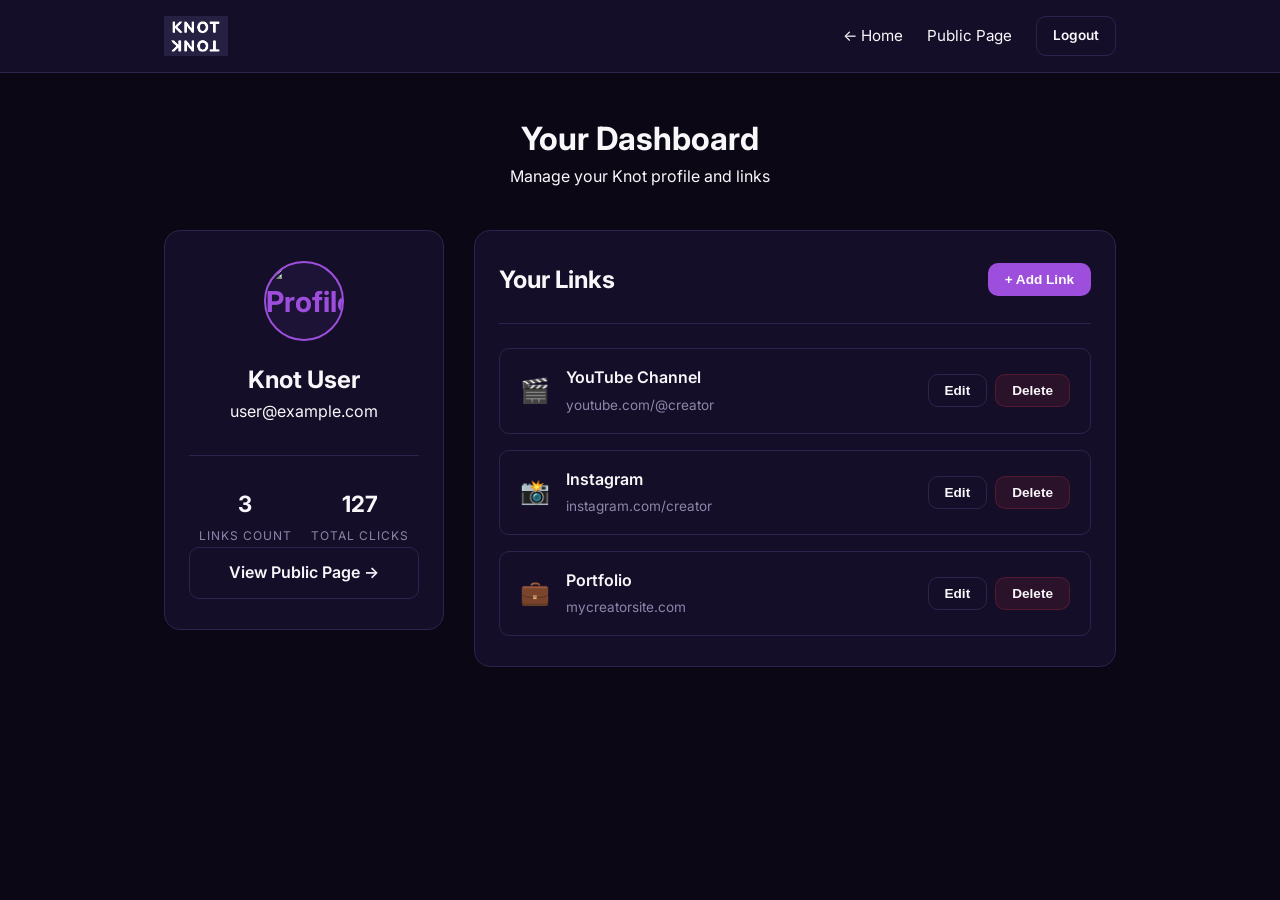
==== dashboard.html @ edd9521c "Add files via upload" ====
<!DOCTYPE html>
<html lang="en">
<head>
    <meta charset="UTF-8">
    <meta name="viewport" content="width=device-width, initial-scale=1.0">
    <title>Knot — Dashboard</title>
    
    <link rel="preconnect" href="https://fonts.googleapis.com">
    <link rel="preconnect" href="https://fonts.gstatic.com" crossorigin>
    <link href="https://fonts.googleapis.com/css2?family=Inter:wght@400;500;600;700&display=swap" rel="stylesheet">
    
    <link rel="stylesheet" href="style.css">
</head>
<body class="dashboard-page">
    
    <nav class="navbar">
        <div class="navbar-container">
            <a href="index.html" class="navbar-logo" style="display: flex; align-items: center;">
                <img src="assets/logo.png" alt="Knot Logo" style="height: 40px; filter: invert(1) brightness(2); mix-blend-mode: screen;">
            </a>
            <ul class="nav-links">
                <li><a href="index.html">← Home</a></li>
                <li><a href="public.html?username=demo">Public Page</a></li>
                <li><a href="#" class="btn btn-outline btn-sm" id="logoutBtn">Logout</a></li>
            </ul>
            <button class="hamburger" aria-label="Toggle menu"><span></span><span></span><span></span></button>
        </div>
    </nav>

    <main class="dashboard-container container section">
        <header class="dashboard-header text-center">
            <h1>Your Dashboard</h1>
            <p class="subtitle">Manage your Knot profile and links</p>
        </header>

        <div class="dashboard-content">
            
            <aside class="profile-card card">
                <div class="profile-card-header text-center">
                    <img src="https://api.dicebear.com/7.x/initials/svg?seed=KN" alt="Profile Avatar" class="profile-avatar" id="profileImage">
                    <h2 id="profileName">Knot User</h2>
                    <p id="profileBio">user@example.com</p>
                </div>
                <div class="profile-card-body">
                    <div class="stats-bar">
                        <div class="stat-item">
                            <span class="stat-value" id="linksCountStat">3</span>
                            <span class="stat-label">Links Count</span>
                        </div>
                        <div class="stat-item">
                            <span class="stat-value">127</span>
                            <span class="stat-label">Total Clicks</span>
                        </div>
                    </div>
                    <a href="public.html?username=demo" class="btn btn-outline btn-block profile-link">View Public Page &rarr;</a>
                </div>
            </aside>

            <section class="links-panel card">
                <header class="card-header flex-between align-center">
                    <h2>Your Links</h2>
                    <button class="btn btn-primary btn-sm" id="toggleLinkFormBtn">+ Add Link</button>
                </header>
                <div class="card-body">
                    
                    <div class="link-form-container" id="linkFormContainer">
                        <form class="link-form" id="linkForm">
                            <div class="form-group">
                                <label for="linkTitle">Link Title</label>
                                <input type="text" id="linkTitle" placeholder="e.g., YouTube" required>
                            </div>
                            <div class="form-group">
                                <label for="linkUrl">Link URL</label>
                                <input type="url" id="linkUrl" placeholder="https://..." required>
                            </div>
                            <div class="form-group">
                                <label for="linkIcon">Icon (Emoji)</label>
                                <input type="text" id="linkIcon" value="🔗" required>
                            </div>
                            <button type="submit" class="btn btn-primary btn-block">Add Link</button>
                        </form>
                    </div>

                    <div class="links-list" id="linksList">
                        
                        <div class="link-item">
                            <div class="link-content">
                                <span class="link-icon">🎬</span>
                                <div class="link-details">
                                    <span class="link-title">YouTube Channel</span>
                                    <span class="link-url">youtube.com/@creator</span>
                                </div>
                            </div>
                            <div class="link-actions">
                                <button class="btn btn-outline btn-sm">Edit</button>
                                <button class="btn btn-secondary btn-sm delete-link-btn">Delete</button>
                            </div>
                        </div>

                        <div class="link-item">
                            <div class="link-content">
                                <span class="link-icon">📸</span>
                                <div class="link-details">
                                    <span class="link-title">Instagram</span>
                                    <span class="link-url">instagram.com/creator</span>
                                </div>
                            </div>
                            <div class="link-actions">
                                <button class="btn btn-outline btn-sm">Edit</button>
                                <button class="btn btn-secondary btn-sm delete-link-btn">Delete</button>
                            </div>
                        </div>

                        <div class="link-item">
                            <div class="link-content">
                                <span class="link-icon">💼</span>
                                <div class="link-details">
                                    <span class="link-title">Portfolio</span>
                                    <span class="link-url">mycreatorsite.com</span>
                                </div>
                            </div>
                            <div class="link-actions">
                                <button class="btn btn-outline btn-sm">Edit</button>
                                <button class="btn btn-secondary btn-sm delete-link-btn">Delete</button>
                            </div>
                        </div>
                    </div>
                </div>
            </section>
        </div>
    </main>

    <script src="https://www.gstatic.com/firebasejs/10.9.0/firebase-app-compat.js"></script>
    <script src="https://www.gstatic.com/firebasejs/10.9.0/firebase-auth-compat.js"></script>
    <script src="dashboard.js"></script>
</body>
</html>
---- style.css ----
@import url('https://fonts.googleapis.com/css2?family=Inter:wght@400;500;600;700&display=swap');

:root {
    --bg-main: #0B0715;
    --bg-card: #150E28;
    --bg-warm: #1D1336;
    --bg-dark: #000000;
  
    --primary: #9D4EDD;
    --primary-hover: #B771E5;
    --primary-pale: rgba(157, 78, 221, 0.15);
  
    --text-main: #F8F7FA;
    --text-secondary: #D4D0E3;
    --text-muted: #8E85A8;
    --text-light: #FFFFFF;
  
    --border-color: #2F224D;
  
    --font-sans: 'Inter', -apple-system, BlinkMacSystemFont, 'Segoe UI', sans-serif;
  
    --radius-sm: 6px;
    --radius-md: 10px;
    --radius-lg: 16px;
    --radius-pill: 9999px;
  
    --shadow-sm: 0 2px 4px rgba(0, 0, 0, 0.2);
    --shadow-md: 0 8px 16px rgba(0, 0, 0, 0.3);
    --shadow-lg: 0 16px 32px rgba(157, 78, 221, 0.15);
  
    --transition: 280ms ease;
}

* {
    box-sizing: border-box;
    margin: 0;
    padding: 0;
}

body {
    font-family: var(--font-sans);
    color: var(--text-main);
    background-color: var(--bg-main);
    line-height: 1.6;
    -webkit-font-smoothing: antialiased;
    overflow-x: hidden;
}

a {
    text-decoration: none;
    color: inherit;
    transition: color var(--transition);
}

a:hover {
    color: var(--primary);
}

ul {
    list-style: none;
}

img {
    max-width: 100%;
    display: block;
}

.container {
    max-width: 1000px;
    margin: 0 auto;
    padding: 0 24px;
}

.text-center {
    text-align: center;
}

.navbar {
    border-bottom: 1px solid var(--border-color);
    background-color: var(--bg-card);
    padding: 16px 0;
}

.navbar-container {
    display: flex;
    justify-content: space-between;
    align-items: center;
    max-width: 1000px;
    margin: 0 auto;
    padding: 0 24px;
}

.navbar-logo {
    font-weight: 700;
    font-size: 1.4rem;
    color: var(--primary);
}

.nav-links {
    display: flex;
    gap: 24px;
    align-items: center;
    font-size: 0.95rem;
}

.hamburger {
    display: none;
}

.btn {
    display: inline-flex;
    align-items: center;
    justify-content: center;
    padding: 12px 24px;
    border-radius: var(--radius-md);
    font-weight: 600;
    cursor: pointer;
    border: 1px solid transparent;
    transition: all var(--transition);
}

.btn-primary {
    background-color: var(--primary);
    color: #fff;
}

.btn-primary:hover {
    background-color: var(--primary-hover);
    transform: translateY(-2px);
}

.btn-outline {
    background-color: transparent;
    border-color: var(--border-color);
    color: var(--text-main);
}

.btn-outline:hover {
    background-color: var(--bg-warm);
    border-color: var(--primary);
    color: #fff;
}

.btn-secondary {
    background-color: rgba(230, 57, 70, 0.1);
    color: var(--danger);
    border-color: rgba(230, 57, 70, 0.2);
}

.btn-secondary:hover {
    background-color: rgba(230, 57, 70, 0.2);
}

.btn-sm {
    padding: 8px 16px;
    font-size: 0.85rem;
}

.btn-block {
    width: 100%;
}

.form-group {
    margin-bottom: 20px;
    text-align: left;
}

label {
    display: block;
    margin-bottom: 8px;
    font-size: 0.85rem;
    font-weight: 500;
    color: var(--text-muted);
}

input {
    width: 100%;
    padding: 12px 16px;
    border: 1px solid var(--border-color);
    border-radius: var(--radius-md);
    font-family: inherit;
    font-size: 0.95rem;
    background-color: var(--bg-main);
    color: var(--text-main);
    transition: all var(--transition);
}

input:focus {
    outline: none;
    border-color: var(--primary);
    box-shadow: 0 0 0 3px var(--primary-pale);
}

.hero {
    padding: 120px 0;
    text-align: center;
}

.hero-badge {
    display: inline-block;
    padding: 6px 12px;
    background-color: var(--primary-pale);
    color: var(--primary);
    border-radius: var(--radius-pill);
    font-size: 0.85rem;
    font-weight: 600;
    margin-bottom: 24px;
}

.hero h1 {
    font-size: 3.5rem;
    line-height: 1.1;
    font-weight: 700;
    margin-bottom: 24px;
}

.hero h1 span {
    color: var(--primary);
}

.hero-subtitle {
    font-size: 1.2rem;
    color: var(--text-muted);
    max-width: 600px;
    margin: 0 auto 40px auto;
}

.hero-cta {
    margin-bottom: 40px;
}

.hero-float-icon {
    margin: 0 12px 32px 12px;
    opacity: 0.8;
    color: var(--text-muted);
}

.footer {
    padding: 40px 0;
    border-top: 1px solid var(--border-color);
    background-color: var(--bg-card);
    margin-top: 60px;
}

.footer-container {
    max-width: 1000px;
    margin: 0 auto;
    padding: 0 24px;
    text-align: center;
    color: var(--text-muted);
    font-size: 0.9rem;
}

.footer-container p {
    margin-bottom: 8px;
}

.dashboard-container {
    padding: 40px 24px;
    max-width: 1000px;
    margin: 0 auto;
}

.dashboard-header {
    margin-bottom: 40px;
    text-align: center;
}

.dashboard-content {
    display: grid;
    grid-template-columns: 280px 1fr;
    gap: 30px;
    align-items: start;
}

.card {
    background-color: var(--bg-card);
    border: 1px solid var(--border-color);
    border-radius: var(--radius-lg);
    padding: 30px 24px;
}

.profile-card {
    text-align: center;
}

.profile-avatar {
    width: 80px !important;
    height: 80px !important;
    border-radius: 50%;
    margin: 0 auto 20px auto;
    background-color: var(--bg-warm);
    border: 2px solid var(--primary);
    display: flex !important;
    align-items: center !important;
    justify-content: center !important;
    font-size: 1.8rem !important;
    font-weight: 700 !important;
    color: var(--primary) !important;
}

.profile-avatar img {
    width: 100%;
    height: 100%;
    object-fit: cover;
    border-radius: 50%;
}

.stats-bar {
    display: flex;
    justify-content: space-around;
    margin-top: 30px;
    padding-top: 30px;
    border-top: 1px solid var(--border-color);
}

.stat-value {
    display: block;
    font-weight: 700;
    font-size: 1.4rem;
    color: var(--text-main);
}

.stat-label {
    font-size: 0.75rem;
    color: var(--text-muted);
    text-transform: uppercase;
    letter-spacing: 1px;
}

.card-header {
    display: flex;
    justify-content: space-between;
    align-items: center;
    margin-bottom: 24px;
    padding-bottom: 24px;
    border-bottom: 1px solid var(--border-color);
}

.link-form-container {
    display: none;
    padding: 24px;
    margin-bottom: 24px;
    border-radius: var(--radius-lg);
    background-color: var(--bg-card);
    border: 1px solid var(--primary);
}

.link-form-container.form-visible {
    display: block;
}

.links-list {
    display: flex;
    flex-direction: column;
    gap: 16px;
}

.link-item {
    display: flex;
    justify-content: space-between;
    align-items: center;
    gap: 24px;
    padding: 16px 20px;
    border: 1px solid var(--border-color);
    border-radius: var(--radius-md);
    background-color: var(--bg-card);
    transition: all var(--transition);
}

.link-item:hover {
    border-color: var(--primary);
    transform: translateX(4px);
}

.link-content {
    display: flex;
    align-items: center;
    gap: 16px;
    min-width: 0;
    flex-grow: 1;
}

.link-icon {
    font-size: 1.5rem;
    flex-shrink: 0;
}

.link-details {
    display: flex;
    flex-direction: column;
    min-width: 0;
}

.link-title {
    display: block;
    font-weight: 600;
    margin-bottom: 4px;
    white-space: nowrap;
    overflow: hidden;
    text-overflow: ellipsis;
}

.link-url {
    font-size: 0.85rem;
    color: var(--text-muted);
    white-space: nowrap;
    overflow: hidden;
    text-overflow: ellipsis;
}

.link-actions {
    display: flex;
    gap: 8px;
    flex-shrink: 0;
}

.public-page {
    min-height: 100vh;
    padding: 60px 24px;
    display: flex;
    justify-content: center;
    align-items: flex-start;
    overflow-y: auto;
    background-color: var(--bg-main);
}

.public-profile-container {
    width: 100%;
    max-width: 440px;
    background-color: var(--bg-card);
    border: 1px solid var(--border-color);
    border-radius: 24px;
    padding: 48px 32px 40px 32px;
    text-align: center;
}

.public-avatar {
    width: 96px;
    height: 96px;
    border-radius: 50%;
    margin-bottom: 24px;
    border: 3px solid var(--primary);
    padding: 4px;
    background-color: var(--bg-main);
}

.public-name {
    font-size: 1.5rem;
    font-weight: 700;
    margin-bottom: 4px;
}

.public-handle {
    color: var(--primary);
    font-weight: 500;
    margin-bottom: 16px;
}

.public-bio {
    color: var(--text-muted);
    font-size: 0.95rem;
    margin-bottom: 32px;
}

.public-links-list {
    display: flex;
    flex-direction: column;
    gap: 16px;
}

.public-link-btn {
    display: flex;
    align-items: center;
    justify-content: center;
    gap: 16px;
    padding: 18px 24px;
    border: 1px solid var(--border-color);
    border-radius: 12px;
    background-color: var(--bg-main);
    font-weight: 600;
    color: var(--text-main);
    transition: all var(--transition);
}

.public-link-btn:hover {
    border-color: var(--primary);
    background-color: var(--bg-warm);
    transform: translateY(-2px);
    color: #fff;
}

.public-link-icon {
    font-size: 1.4rem;
}

.fade-in {
    opacity: 0;
    transform: translateY(10px);
    transition: opacity 0.5s ease;
}

.fade-in.visible {
    opacity: 1;
    transform: translateY(0);
}

@media (max-width: 768px) {
    .dashboard-content {
        grid-template-columns: 1fr;
    }
    .nav-links {
        display: none;
    }
    .hero h1 {
        font-size: 2.5rem;
    }
    .public-profile-container {
        padding: 32px 20px;
        border: none;
        background-color: transparent;
    }
}
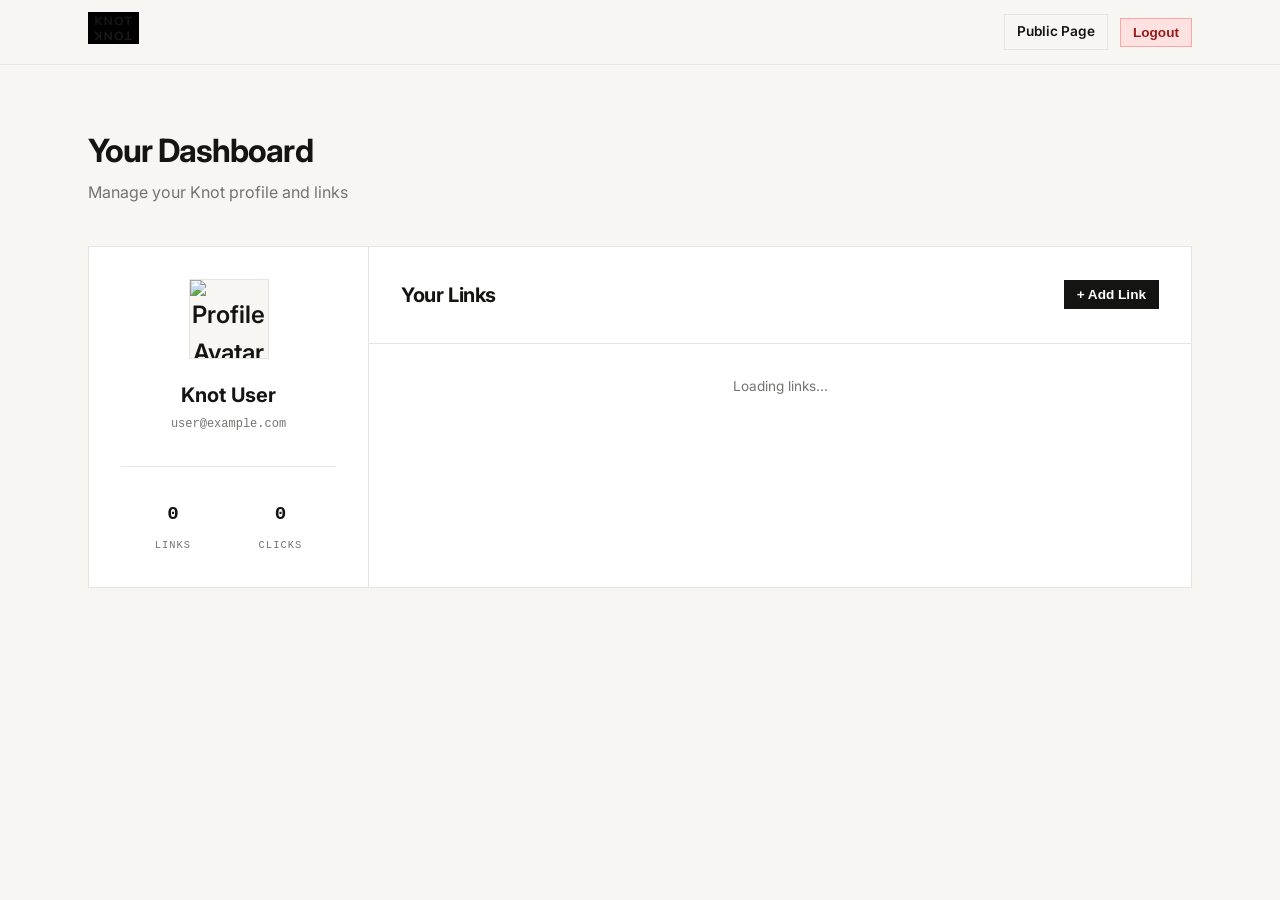
==== commit ce729ff5: "Add files via upload" ====
--- a/dashboard.html
+++ b/dashboard.html
@@ -3,127 +3,81 @@
 <head>
     <meta charset="UTF-8">
     <meta name="viewport" content="width=device-width, initial-scale=1.0">
-    <title>Knot — Dashboard</title>
-    
+    <title>Knot - Dashboard</title>
     <link rel="preconnect" href="https://fonts.googleapis.com">
     <link rel="preconnect" href="https://fonts.gstatic.com" crossorigin>
     <link href="https://fonts.googleapis.com/css2?family=Inter:wght@400;500;600;700&display=swap" rel="stylesheet">
-    
     <link rel="stylesheet" href="style.css">
 </head>
-<body class="dashboard-page">
+<body>
     
     <nav class="navbar">
         <div class="navbar-container">
-            <a href="index.html" class="navbar-logo" style="display: flex; align-items: center;">
-                <img src="assets/logo.png" alt="Knot Logo" style="height: 40px; filter: invert(1) brightness(2); mix-blend-mode: screen;">
+            <a href="index.html" class="navbar-logo">
+                <img src="assets/logo.png" alt="Knot Logo">
             </a>
-            <ul class="nav-links">
-                <li><a href="index.html">← Home</a></li>
-                <li><a href="public.html?username=demo">Public Page</a></li>
-                <li><a href="#" class="btn btn-outline btn-sm" id="logoutBtn">Logout</a></li>
-            </ul>
-            <button class="hamburger" aria-label="Toggle menu"><span></span><span></span><span></span></button>
+            <div style="display: flex; gap: 12px; align-items: center;">
+                <a href="public.html?username=demo" class="btn btn-outline btn-sm" id="viewPublicPageNav">Public Page</a>
+                <button class="btn btn-secondary btn-sm" id="logoutBtn">Logout</button>
+            </div>
         </div>
     </nav>
 
-    <main class="dashboard-container container section">
-        <header class="dashboard-header text-center">
-            <h1>Your Dashboard</h1>
-            <p class="subtitle">Manage your Knot profile and links</p>
+    <main class="dashboard-container">
+        <header class="dashboard-header">
+            <h1 style="font-size: 2rem; font-weight: 700; letter-spacing: -0.03em;">Your Dashboard</h1>
+            <p style="color: var(--text-muted); margin-top: 4px;">Manage your Knot profile and links</p>
         </header>
 
         <div class="dashboard-content">
             
-            <aside class="profile-card card">
-                <div class="profile-card-header text-center">
-                    <img src="https://api.dicebear.com/7.x/initials/svg?seed=KN" alt="Profile Avatar" class="profile-avatar" id="profileImage">
-                    <h2 id="profileName">Knot User</h2>
-                    <p id="profileBio">user@example.com</p>
+            <aside class="profile-card">
+                <div class="profile-avatar" id="profileImage">
+                    <img src="https://api.dicebear.com/7.x/initials/svg?seed=KN" alt="Profile Avatar" style="width: 100%; height: 100%; object-fit: cover;">
                 </div>
-                <div class="profile-card-body">
-                    <div class="stats-bar">
-                        <div class="stat-item">
-                            <span class="stat-value" id="linksCountStat">3</span>
-                            <span class="stat-label">Links Count</span>
-                        </div>
-                        <div class="stat-item">
-                            <span class="stat-value">127</span>
-                            <span class="stat-label">Total Clicks</span>
-                        </div>
+                <h2 id="profileName" style="font-size: 1.25rem; font-weight: 700; margin-bottom: 4px;">Knot User</h2>
+                <p id="profileBio" style="font-family: var(--font-mono); font-size: 0.75rem; color: var(--text-muted);">user@example.com</p>
+                
+                <div class="stats-bar">
+                    <div>
+                        <span class="stat-value" id="linksCountStat">0</span>
+                        <span class="stat-label">Links</span>
                     </div>
-                    <a href="public.html?username=demo" class="btn btn-outline btn-block profile-link">View Public Page &rarr;</a>
+                    <div>
+                        <span class="stat-value">0</span>
+                        <span class="stat-label">Clicks</span>
+                    </div>
                 </div>
             </aside>
 
-            <section class="links-panel card">
-                <header class="card-header flex-between align-center">
+            <section style="min-width: 0;">
+                <header class="card-header">
                     <h2>Your Links</h2>
                     <button class="btn btn-primary btn-sm" id="toggleLinkFormBtn">+ Add Link</button>
                 </header>
-                <div class="card-body">
-                    
-                    <div class="link-form-container" id="linkFormContainer">
-                        <form class="link-form" id="linkForm">
-                            <div class="form-group">
-                                <label for="linkTitle">Link Title</label>
-                                <input type="text" id="linkTitle" placeholder="e.g., YouTube" required>
-                            </div>
-                            <div class="form-group">
-                                <label for="linkUrl">Link URL</label>
-                                <input type="url" id="linkUrl" placeholder="https://..." required>
-                            </div>
-                            <div class="form-group">
-                                <label for="linkIcon">Icon (Emoji)</label>
-                                <input type="text" id="linkIcon" value="🔗" required>
-                            </div>
-                            <button type="submit" class="btn btn-primary btn-block">Add Link</button>
-                        </form>
-                    </div>
+                
+                <div class="link-form-container" id="linkFormContainer">
+                    <form id="linkForm">
+                        <div class="form-group">
+                            <label for="linkTitle">Link Title</label>
+                            <input type="text" id="linkTitle" placeholder="e.g., YouTube" required>
+                        </div>
+                        <div class="form-group">
+                            <label for="linkUrl">Link URL</label>
+                            <input type="url" id="linkUrl" placeholder="https://..." required>
+                        </div>
+                        <div class="form-group">
+                            <label for="linkIcon">Icon (Emoji)</label>
+                            <input type="text" id="linkIcon" value="🔗" required>
+                        </div>
+                        <button type="submit" class="btn btn-primary btn-block">Save Link</button>
+                    </form>
+                </div>
 
-                    <div class="links-list" id="linksList">
-                        
-                        <div class="link-item">
-                            <div class="link-content">
-                                <span class="link-icon">🎬</span>
-                                <div class="link-details">
-                                    <span class="link-title">YouTube Channel</span>
-                                    <span class="link-url">youtube.com/@creator</span>
-                                </div>
-                            </div>
-                            <div class="link-actions">
-                                <button class="btn btn-outline btn-sm">Edit</button>
-                                <button class="btn btn-secondary btn-sm delete-link-btn">Delete</button>
-                            </div>
-                        </div>
-
-                        <div class="link-item">
-                            <div class="link-content">
-                                <span class="link-icon">📸</span>
-                                <div class="link-details">
-                                    <span class="link-title">Instagram</span>
-                                    <span class="link-url">instagram.com/creator</span>
-                                </div>
-                            </div>
-                            <div class="link-actions">
-                                <button class="btn btn-outline btn-sm">Edit</button>
-                                <button class="btn btn-secondary btn-sm delete-link-btn">Delete</button>
-                            </div>
-                        </div>
-
-                        <div class="link-item">
-                            <div class="link-content">
-                                <span class="link-icon">💼</span>
-                                <div class="link-details">
-                                    <span class="link-title">Portfolio</span>
-                                    <span class="link-url">mycreatorsite.com</span>
-                                </div>
-                            </div>
-                            <div class="link-actions">
-                                <button class="btn btn-outline btn-sm">Edit</button>
-                                <button class="btn btn-secondary btn-sm delete-link-btn">Delete</button>
-                            </div>
-                        </div>
+                <div class="links-list" id="linksList">
+                    <!-- Links injected here by dashboard.js -->
+                    <div style="padding: 32px; text-align: center; color: var(--text-muted); font-size: 0.85rem;">
+                        Loading links...
                     </div>
                 </div>
             </section>
--- a/style.css
+++ b/style.css
@@ -1,36 +1,37 @@
-
-
 @import url('https://fonts.googleapis.com/css2?family=Inter:wght@400;500;600;700&display=swap');
 
 :root {
-    --bg-main: #0B0715;
-    --bg-card: #150E28;
-    --bg-warm: #1D1336;
-    --bg-dark: #000000;
+    /* Colors & Surfaces */
+    --bg-main: #F7F6F2;
+    --bg-card: #FFFFFF;
+    
+    --primary: #141413;
+    --primary-hover: #292927;
+    --primary-pale: #E5E5E4;
   
-    --primary: #9D4EDD;
-    --primary-hover: #B771E5;
-    --primary-pale: rgba(157, 78, 221, 0.15);
-  
-    --text-main: #F8F7FA;
-    --text-secondary: #D4D0E3;
-    --text-muted: #8E85A8;
+    --text-main: #141413;
+    --text-secondary: #575754;
+    --text-muted: #737370;
     --text-light: #FFFFFF;
   
-    --border-color: #2F224D;
+    --border-color: #E5E5E4;
   
+    /* Typography */
     --font-sans: 'Inter', -apple-system, BlinkMacSystemFont, 'Segoe UI', sans-serif;
+    --font-mono: ui-monospace, SFMono-Regular, Menlo, Monaco, Consolas, "Liberation Mono", "Courier New", monospace;
   
-    --radius-sm: 6px;
-    --radius-md: 10px;
-    --radius-lg: 16px;
-    --radius-pill: 9999px;
+    /* Brutalist Geometry (No rounded corners) */
+    --radius-sm: 0px;
+    --radius-md: 0px;
+    --radius-lg: 0px;
+    --radius-pill: 0px; /* Force sharp edges even on pills if any remain */
   
-    --shadow-sm: 0 2px 4px rgba(0, 0, 0, 0.2);
-    --shadow-md: 0 8px 16px rgba(0, 0, 0, 0.3);
-    --shadow-lg: 0 16px 32px rgba(157, 78, 221, 0.15);
+    /* Physical Constraints (No shadows) */
+    --shadow-sm: none;
+    --shadow-md: none;
+    --shadow-lg: none;
   
-    --transition: 280ms ease;
+    --transition: 150ms ease;
 }
 
 * {
@@ -39,6 +40,11 @@
     padding: 0;
 }
 
+a {
+    text-decoration: none;
+    color: inherit;
+}
+
 body {
     font-family: var(--font-sans);
     color: var(--text-main);
@@ -48,87 +54,55 @@
     overflow-x: hidden;
 }
 
-a {
-    text-decoration: none;
-    color: inherit;
-    transition: color var(--transition);
-}
-
-a:hover {
-    color: var(--primary);
-}
-
-ul {
-    list-style: none;
-}
-
-img {
-    max-width: 100%;
-    display: block;
-}
-
-.container {
-    max-width: 1000px;
+::selection {
+    background-color: var(--primary);
+    color: var(--text-light);
+}
+
+/* NAVBAR */
+.navbar {
+    border-bottom: 1px solid var(--border-color);
+    background-color: var(--bg-main);
+    position: sticky;
+    top: 0;
+    z-index: 50;
+}
+
+.navbar-container {
+    max-width: 1152px;
     margin: 0 auto;
     padding: 0 24px;
-}
-
-.text-center {
-    text-align: center;
-}
-
-.navbar {
-    border-bottom: 1px solid var(--border-color);
-    background-color: var(--bg-card);
-    padding: 16px 0;
-}
-
-.navbar-container {
+    height: 64px;
     display: flex;
     justify-content: space-between;
     align-items: center;
-    max-width: 1000px;
-    margin: 0 auto;
-    padding: 0 24px;
-}
-
-.navbar-logo {
-    font-weight: 700;
-    font-size: 1.4rem;
-    color: var(--primary);
-}
-
-.nav-links {
-    display: flex;
-    gap: 24px;
-    align-items: center;
-    font-size: 0.95rem;
-}
-
-.hamburger {
-    display: none;
-}
-
+}
+
+.navbar-logo img {
+    height: 32px;
+    filter: grayscale(1) invert(1) brightness(0.1);
+}
+
+/* BUTTONS */
 .btn {
     display: inline-flex;
     align-items: center;
     justify-content: center;
-    padding: 12px 24px;
-    border-radius: var(--radius-md);
+    padding: 10px 20px;
     font-weight: 600;
     cursor: pointer;
     border: 1px solid transparent;
-    transition: all var(--transition);
+    transition: background-color var(--transition), color var(--transition), border-color var(--transition);
+    border-radius: var(--radius-md);
 }
 
 .btn-primary {
     background-color: var(--primary);
-    color: #fff;
+    color: var(--text-light);
 }
 
 .btn-primary:hover {
     background-color: var(--primary-hover);
-    transform: translateY(-2px);
 }
 
 .btn-outline {
@@ -138,23 +112,21 @@
 }
 
 .btn-outline:hover {
-    background-color: var(--bg-warm);
-    border-color: var(--primary);
-    color: #fff;
+    background-color: var(--primary-pale);
 }
 
 .btn-secondary {
-    background-color: rgba(230, 57, 70, 0.1);
-    color: var(--danger);
-    border-color: rgba(230, 57, 70, 0.2);
+    background-color: #FEE2E2;
+    color: #991B1B;
+    border-color: #FCA5A5;
 }
 
 .btn-secondary:hover {
-    background-color: rgba(230, 57, 70, 0.2);
+    background-color: #FECACA;
 }
 
 .btn-sm {
-    padding: 8px 16px;
+    padding: 6px 12px;
     font-size: 0.85rem;
 }
 
@@ -162,6 +134,7 @@
     width: 100%;
 }
 
+/* FORMS */
 .form-group {
     margin-bottom: 20px;
     text-align: left;
@@ -169,9 +142,11 @@
 
 label {
     display: block;
-    margin-bottom: 8px;
-    font-size: 0.85rem;
-    font-weight: 500;
+    margin-bottom: 6px;
+    font-size: 0.75rem;
+    font-weight: 600;
+    text-transform: uppercase;
+    letter-spacing: 0.05em;
     color: var(--text-muted);
 }
 
@@ -179,125 +154,67 @@
     width: 100%;
     padding: 12px 16px;
     border: 1px solid var(--border-color);
-    border-radius: var(--radius-md);
+    border-radius: var(--radius-sm);
     font-family: inherit;
     font-size: 0.95rem;
-    background-color: var(--bg-main);
+    background-color: var(--bg-card);
     color: var(--text-main);
-    transition: all var(--transition);
+    transition: border-color var(--transition);
 }
 
 input:focus {
     outline: none;
     border-color: var(--primary);
-    box-shadow: 0 0 0 3px var(--primary-pale);
-}
-
-.hero {
-    padding: 120px 0;
-    text-align: center;
-}
-
-.hero-badge {
-    display: inline-block;
-    padding: 6px 12px;
-    background-color: var(--primary-pale);
-    color: var(--primary);
-    border-radius: var(--radius-pill);
-    font-size: 0.85rem;
-    font-weight: 600;
-    margin-bottom: 24px;
-}
-
-.hero h1 {
-    font-size: 3.5rem;
-    line-height: 1.1;
-    font-weight: 700;
-    margin-bottom: 24px;
-}
-
-.hero h1 span {
-    color: var(--primary);
-}
-
-.hero-subtitle {
-    font-size: 1.2rem;
-    color: var(--text-muted);
-    max-width: 600px;
-    margin: 0 auto 40px auto;
-}
-
-.hero-cta {
-    margin-bottom: 40px;
-}
-
-.hero-float-icon {
-    margin: 0 12px 32px 12px;
-    opacity: 0.8;
-    color: var(--text-muted);
-}
-
-.footer {
-    padding: 40px 0;
-    border-top: 1px solid var(--border-color);
-    background-color: var(--bg-card);
-    margin-top: 60px;
-}
-
-.footer-container {
-    max-width: 1000px;
-    margin: 0 auto;
-    padding: 0 24px;
-    text-align: center;
-    color: var(--text-muted);
-    font-size: 0.9rem;
-}
-
-.footer-container p {
-    margin-bottom: 8px;
-}
-
+}
+
+/* CARDS & CONTAINERS */
+.card {
+    background-color: var(--bg-card);
+    border: 1px solid var(--border-color);
+    padding: 32px;
+}
+
+/* DASHBOARD LAYOUT */
 .dashboard-container {
-    padding: 40px 24px;
-    max-width: 1000px;
+    padding: 60px 24px;
+    max-width: 1152px;
     margin: 0 auto;
 }
 
 .dashboard-header {
     margin-bottom: 40px;
-    text-align: center;
+    text-align: left;
 }
 
 .dashboard-content {
     display: grid;
     grid-template-columns: 280px 1fr;
-    gap: 30px;
+    gap: 0;
     align-items: start;
-}
-
-.card {
-    background-color: var(--bg-card);
-    border: 1px solid var(--border-color);
-    border-radius: var(--radius-lg);
-    padding: 30px 24px;
-}
-
+    border: 1px solid var(--border-color);
+    background-color: var(--bg-card);
+}
+
+/* PROFILE CARD */
 .profile-card {
+    border: none;
+    border-right: 1px solid var(--border-color);
+    padding: 32px;
+    height: 100%;
     text-align: center;
 }
 
 .profile-avatar {
     width: 80px !important;
     height: 80px !important;
-    border-radius: 50%;
     margin: 0 auto 20px auto;
-    background-color: var(--bg-warm);
-    border: 2px solid var(--primary);
+    background-color: var(--bg-main);
+    border: 1px solid var(--border-color);
     display: flex !important;
     align-items: center !important;
     justify-content: center !important;
-    font-size: 1.8rem !important;
-    font-weight: 700 !important;
+    font-size: 1.5rem !important;
+    font-weight: 600 !important;
     color: var(--primary) !important;
 }
 
@@ -305,47 +222,51 @@
     width: 100%;
     height: 100%;
     object-fit: cover;
-    border-radius: 50%;
 }
 
 .stats-bar {
     display: flex;
     justify-content: space-around;
-    margin-top: 30px;
-    padding-top: 30px;
+    margin-top: 32px;
+    padding-top: 32px;
     border-top: 1px solid var(--border-color);
 }
 
 .stat-value {
     display: block;
     font-weight: 700;
-    font-size: 1.4rem;
-    color: var(--text-main);
+    font-size: 1.2rem;
+    font-family: var(--font-mono);
 }
 
 .stat-label {
-    font-size: 0.75rem;
+    font-size: 0.65rem;
     color: var(--text-muted);
     text-transform: uppercase;
-    letter-spacing: 1px;
-}
-
+    letter-spacing: 0.1em;
+    font-family: var(--font-mono);
+}
+
+/* LINKS SECTION */
 .card-header {
     display: flex;
     justify-content: space-between;
     align-items: center;
-    margin-bottom: 24px;
-    padding-bottom: 24px;
+    padding: 32px;
     border-bottom: 1px solid var(--border-color);
+}
+
+.card-header h2 {
+    font-size: 1.25rem;
+    font-weight: 700;
+    letter-spacing: -0.02em;
 }
 
 .link-form-container {
     display: none;
-    padding: 24px;
-    margin-bottom: 24px;
-    border-radius: var(--radius-lg);
-    background-color: var(--bg-card);
-    border: 1px solid var(--primary);
+    padding: 32px;
+    border-bottom: 1px solid var(--border-color);
+    background-color: var(--bg-main);
 }
 
 .link-form-container.form-visible {
@@ -355,7 +276,6 @@
 .links-list {
     display: flex;
     flex-direction: column;
-    gap: 16px;
 }
 
 .link-item {
@@ -363,16 +283,18 @@
     justify-content: space-between;
     align-items: center;
     gap: 24px;
-    padding: 16px 20px;
-    border: 1px solid var(--border-color);
-    border-radius: var(--radius-md);
-    background-color: var(--bg-card);
-    transition: all var(--transition);
+    padding: 20px 32px;
+    border-bottom: 1px solid var(--border-color);
+    background-color: var(--bg-card);
+    transition: background-color var(--transition);
 }
 
 .link-item:hover {
-    border-color: var(--primary);
-    transform: translateX(4px);
+    background-color: var(--bg-main);
+}
+
+.link-item:last-child {
+    border-bottom: none;
 }
 
 .link-content {
@@ -384,8 +306,9 @@
 }
 
 .link-icon {
-    font-size: 1.5rem;
+    font-size: 1.2rem;
     flex-shrink: 0;
+    color: var(--text-muted);
 }
 
 .link-details {
@@ -397,18 +320,20 @@
 .link-title {
     display: block;
     font-weight: 600;
-    margin-bottom: 4px;
+    font-size: 0.95rem;
     white-space: nowrap;
     overflow: hidden;
     text-overflow: ellipsis;
 }
 
 .link-url {
-    font-size: 0.85rem;
-    color: var(--text-muted);
+    font-size: 0.75rem;
+    color: var(--text-muted);
+    font-family: var(--font-mono);
     white-space: nowrap;
     overflow: hidden;
     text-overflow: ellipsis;
+    margin-top: 2px;
 }
 
 .link-actions {
@@ -417,6 +342,7 @@
     flex-shrink: 0;
 }
 
+/* PUBLIC PAGE */
 .public-page {
     min-height: 100vh;
     padding: 60px 24px;
@@ -432,7 +358,6 @@
     max-width: 440px;
     background-color: var(--bg-card);
     border: 1px solid var(--border-color);
-    border-radius: 24px;
     padding: 48px 32px 40px 32px;
     text-align: center;
 }
@@ -440,9 +365,8 @@
 .public-avatar {
     width: 96px;
     height: 96px;
-    border-radius: 50%;
-    margin-bottom: 24px;
-    border: 3px solid var(--primary);
+    margin: 0 auto 24px auto;
+    border: 1px solid var(--border-color);
     padding: 4px;
     background-color: var(--bg-main);
 }
@@ -450,17 +374,19 @@
 .public-name {
     font-size: 1.5rem;
     font-weight: 700;
+    letter-spacing: -0.03em;
     margin-bottom: 4px;
 }
 
 .public-handle {
-    color: var(--primary);
-    font-weight: 500;
+    color: var(--text-secondary);
+    font-family: var(--font-mono);
+    font-size: 0.85rem;
     margin-bottom: 16px;
 }
 
 .public-bio {
-    color: var(--text-muted);
+    color: var(--text-main);
     font-size: 0.95rem;
     margin-bottom: 32px;
 }
@@ -468,58 +394,274 @@
 .public-links-list {
     display: flex;
     flex-direction: column;
-    gap: 16px;
+    gap: 12px;
 }
 
 .public-link-btn {
     display: flex;
     align-items: center;
     justify-content: center;
-    gap: 16px;
-    padding: 18px 24px;
-    border: 1px solid var(--border-color);
-    border-radius: 12px;
+    gap: 12px;
+    padding: 16px 20px;
+    border: 1px solid var(--border-color);
     background-color: var(--bg-main);
     font-weight: 600;
+    font-size: 0.95rem;
     color: var(--text-main);
-    transition: all var(--transition);
+    transition: border-color var(--transition), background-color var(--transition);
 }
 
 .public-link-btn:hover {
     border-color: var(--primary);
-    background-color: var(--bg-warm);
-    transform: translateY(-2px);
-    color: #fff;
+    background-color: var(--bg-card);
 }
 
 .public-link-icon {
-    font-size: 1.4rem;
-}
-
-.fade-in {
-    opacity: 0;
-    transform: translateY(10px);
-    transition: opacity 0.5s ease;
-}
-
-.fade-in.visible {
-    opacity: 1;
-    transform: translateY(0);
-}
-
+    font-size: 1.2rem;
+    color: var(--text-muted);
+}
+
+/* UTILITIES */
 @media (max-width: 768px) {
     .dashboard-content {
         grid-template-columns: 1fr;
     }
-    .nav-links {
-        display: none;
+    .profile-card {
+        border-right: none;
+        border-bottom: 1px solid var(--border-color);
     }
-    .hero h1 {
-        font-size: 2.5rem;
-    }
-    .public-profile-container {
-        padding: 32px 20px;
-        border: none;
-        background-color: transparent;
-    }
-}+}
+/* LOGIN PAGE */
+.login-page {
+    display: flex;
+    align-items: center;
+    justify-content: center;
+    min-height: 100vh;
+    background-color: var(--bg-main);
+    padding: 32px;
+}
+.auth-card {
+    width: 100%;
+    max-width: 400px;
+    padding: 40px;
+    text-align: center;
+}
+.auth-logo {
+    display: inline-block;
+    margin-bottom: 32px;
+}
+.auth-logo img {
+    height: 32px;
+    filter: grayscale(1) invert(1) brightness(0.1);
+}
+.auth-tabs {
+    display: flex;
+    margin-bottom: 32px;
+    border-bottom: 1px solid var(--border-color);
+}
+.auth-tab {
+    flex: 1;
+    padding: 12px;
+    font-size: 0.85rem;
+    font-weight: 600;
+    text-transform: uppercase;
+    letter-spacing: 0.05em;
+    cursor: pointer;
+    color: var(--text-muted);
+    transition: color var(--transition);
+    border-bottom: 2px solid transparent;
+    margin-bottom: -1px;
+}
+.auth-tab.active {
+    color: var(--primary);
+    border-bottom-color: var(--primary);
+}
+.auth-form {
+    text-align: left;
+}
+#signupFields {
+    display: none;
+}
+.auth-error {
+    color: #991B1B;
+    background-color: #FEE2E2;
+    padding: 12px;
+    border: 1px solid #FCA5A5;
+    font-size: 0.85rem;
+    margin-bottom: 24px;
+    display: none;
+}
+.auth-footer {
+    margin-top: 32px;
+    font-size: 0.75rem;
+    color: var(--text-secondary);
+}
+
+/* LANDING PAGE SPECIFIC */
+.landing-container {
+    max-width: 1152px;
+    margin: 0 auto;
+    padding: 80px 24px;
+}
+
+/* Step Pipeline */
+.step-pipeline {
+    display: flex;
+    align-items: center;
+    gap: 24px;
+    font-family: var(--font-mono);
+    font-size: 0.75rem;
+    text-transform: uppercase;
+    letter-spacing: 0.05em;
+    color: var(--text-muted);
+}
+.step-num {
+    color: var(--text-main);
+    font-weight: 700;
+    margin-right: 8px;
+}
+.step-divider {
+    width: 16px;
+    height: 1px;
+    background-color: var(--border-color);
+}
+@media (max-width: 768px) {
+    .step-pipeline { display: none; }
+}
+
+/* Hero Section */
+.hero-section {
+    max-width: 768px;
+    margin-bottom: 120px;
+}
+.hero-title {
+    font-size: 4.5rem;
+    font-weight: 700;
+    letter-spacing: -0.03em;
+    line-height: 1.1;
+    margin-bottom: 24px;
+}
+.hero-subtitle {
+    font-size: 1.25rem;
+    color: var(--text-secondary);
+    max-width: 600px;
+    margin-bottom: 40px;
+}
+@media (max-width: 768px) {
+    .hero-title { font-size: 3rem; }
+}
+
+/* Command Bar */
+.command-bar {
+    background-color: var(--bg-card);
+    border: 1px solid var(--border-color);
+    padding: 8px;
+    display: flex;
+    align-items: center;
+    max-width: 600px;
+}
+.command-input-group {
+    display: flex;
+    align-items: center;
+    flex: 1;
+    padding: 0 16px;
+}
+.command-prefix {
+    color: var(--text-muted);
+    font-family: var(--font-mono);
+    margin-right: 4px;
+}
+.command-input {
+    border: none;
+    padding: 0;
+    background: transparent;
+    font-size: 1rem;
+    font-weight: 500;
+}
+.command-input:focus {
+    box-shadow: none;
+}
+.command-btn {
+    padding: 12px 24px;
+    border-radius: 0;
+}
+@media (max-width: 600px) {
+    .command-bar { flex-direction: column; align-items: stretch; gap: 16px; padding: 16px;}
+    .command-input-group { padding: 0; }
+}
+
+/* Pills */
+.pill-group {
+    display: flex;
+    flex-wrap: wrap;
+    gap: 12px;
+    margin-top: 24px;
+}
+.pill {
+    border: 1px solid var(--border-color);
+    background-color: var(--bg-card);
+    padding: 6px 12px;
+    font-family: var(--font-mono);
+    font-size: 0.75rem;
+    text-transform: uppercase;
+    letter-spacing: 0.05em;
+    color: var(--text-secondary);
+    cursor: pointer;
+    transition: border-color var(--transition);
+}
+.pill:hover {
+    border-color: var(--primary);
+}
+
+/* Bento Grid */
+.section-title {
+    font-size: 1.5rem;
+    font-weight: 700;
+    letter-spacing: -0.02em;
+    margin-bottom: 32px;
+}
+.bento-section {
+    margin-bottom: 120px;
+}
+.bento-grid {
+    display: grid;
+    grid-template-columns: 1fr 1fr;
+    gap: 1px;
+    background-color: var(--border-color);
+    border: 1px solid var(--border-color);
+}
+.bento-card {
+    background-color: var(--bg-main);
+    padding: 48px;
+    transition: background-color var(--transition);
+}
+.bento-card:hover {
+    background-color: var(--bg-card);
+}
+.bento-icon {
+    font-size: 1.5rem;
+    margin-bottom: 24px;
+}
+.bento-meta {
+    font-family: var(--font-mono);
+    font-size: 0.75rem;
+    text-transform: uppercase;
+    color: var(--text-muted);
+    margin-bottom: 16px;
+}
+.bento-title {
+    font-size: 1.25rem;
+    font-weight: 700;
+    margin-bottom: 8px;
+}
+.bento-desc {
+    font-size: 0.875rem;
+    color: var(--text-secondary);
+    line-height: 1.6;
+}
+@media (max-width: 768px) {
+    .bento-grid { grid-template-columns: 1fr; }
+    .bento-card { padding: 32px; }
+}
+
+
